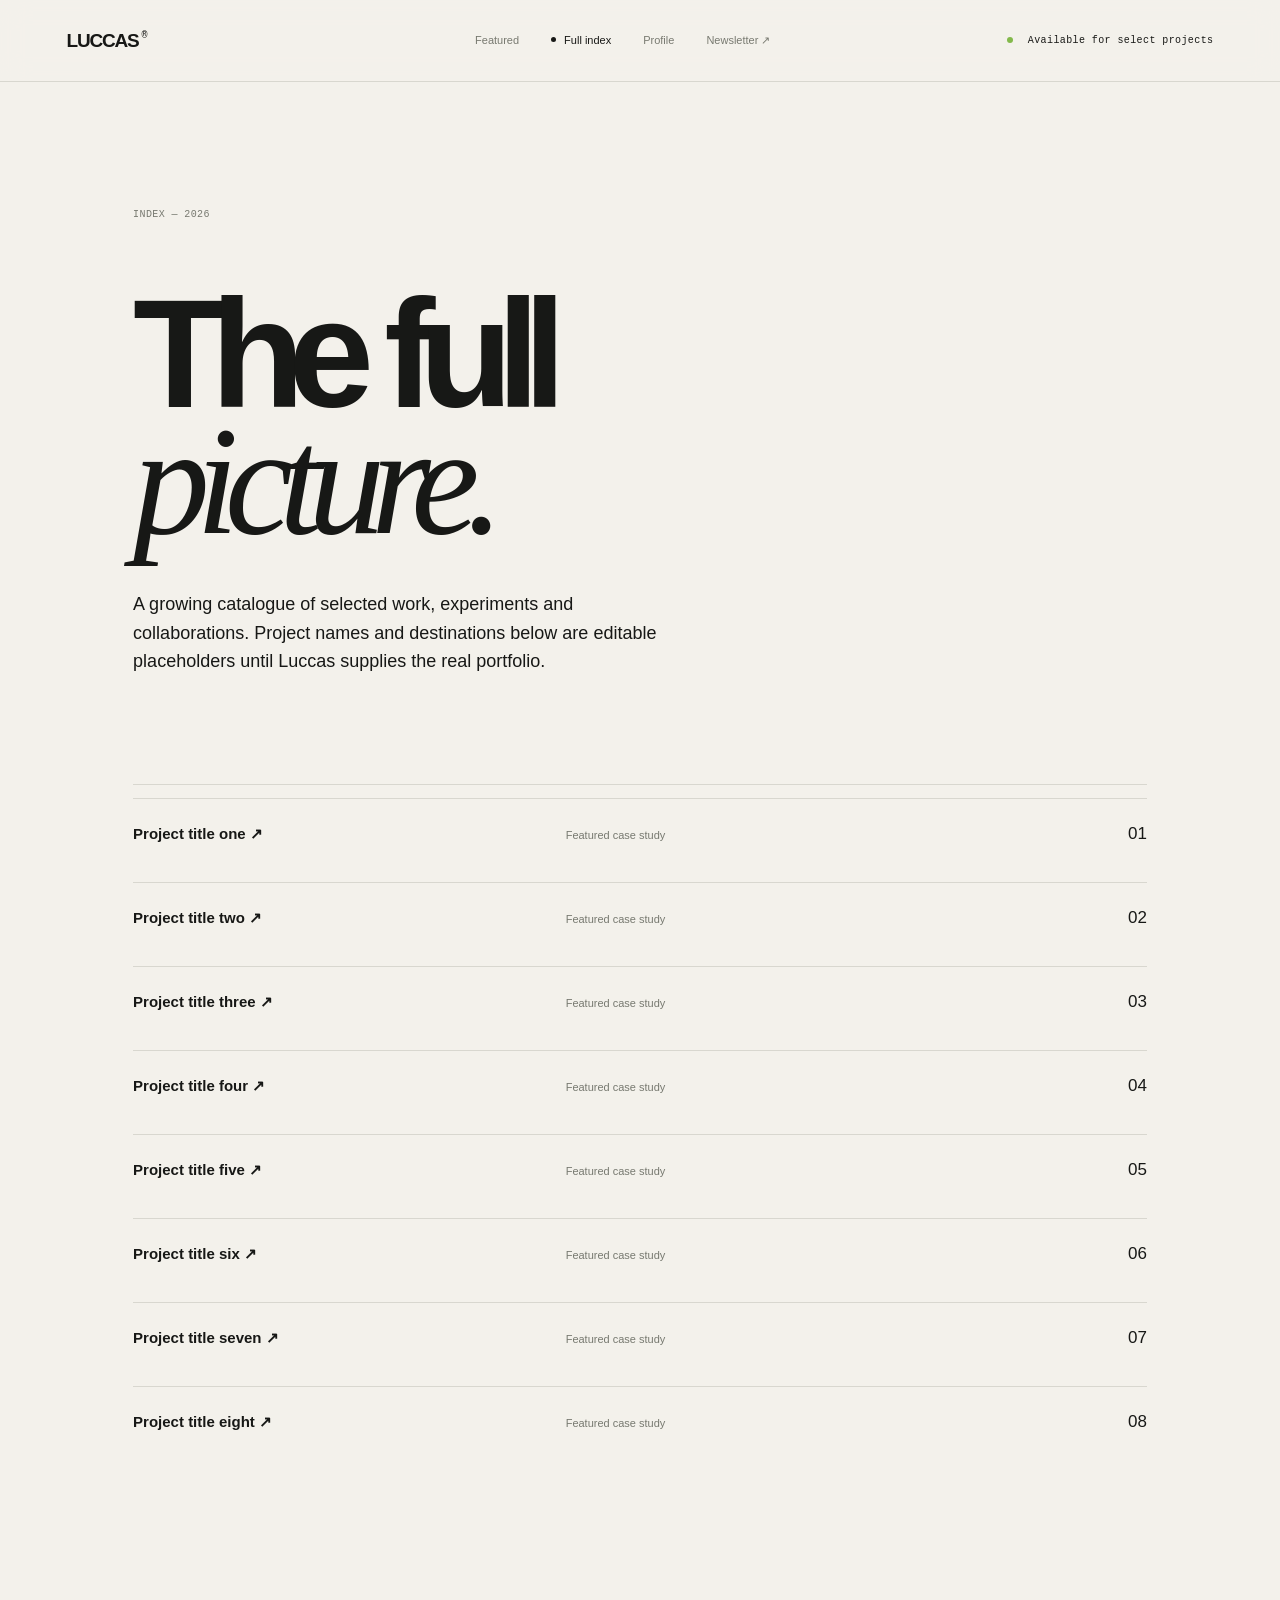
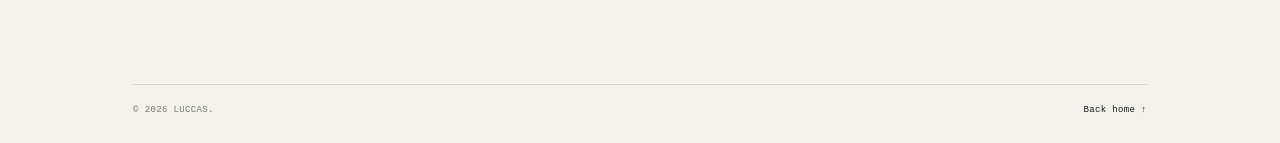
==== full/index.html @ 26dcbd9d "Build editorial portfolio foundation from scratch" ====
<!doctype html><html lang="en"><head><meta charset="utf-8"><meta name="viewport" content="width=device-width,initial-scale=1"><meta name="description" content="A complete index of Luccas' selected and independent projects."><title>Full Index — Luccas</title><link rel="canonical" href="https://fernandomichelmann.github.io/PortifolioLuccas/full/"><link rel="stylesheet" href="../assets/css/style.css"><script src="../assets/js/main.js" defer></script></head><body><header class="site-header"><a class="wordmark" href="../">LUCCAS<span>®</span></a><nav class="main-nav"><a class="nav-link" href="../">Featured</a><a class="nav-link active" href="./">Full index</a><a class="nav-link" href="../#profile">Profile</a><a class="nav-link" href="../newsletter/">Newsletter ↗</a></nav><span class="availability"><i></i> Available for select projects</span><button class="menu-toggle" aria-label="Open menu" aria-expanded="false"><span></span><span></span></button></header><main class="section-wrap" style="padding-top:13vh;padding-bottom:18vh;min-height:75vh"><p class="eyebrow">INDEX — 2026</p><h1 class="hero-title" style="font-size:clamp(70px,12vw,160px);margin:8vh 0 5vh">The full<br><em>picture.</em></h1><p style="max-width:560px;font-size:18px;line-height:1.6">A growing catalogue of selected work, experiments and collaborations. Project names and destinations below are editable placeholders until Luccas supplies the real portfolio.</p><div style="border-top:1px solid var(--line);margin-top:12vh"><div class="project-meta" style="padding:25px 0"><h3><a href="../projects/project-one/">Project title one ↗</a></h3><p>Featured case study</p><span>01</span></div><div class="project-meta" style="padding:25px 0"><h3><a href="../projects/project-two/">Project title two ↗</a></h3><p>Featured case study</p><span>02</span></div><div class="project-meta" style="padding:25px 0"><h3><a href="../projects/project-three/">Project title three ↗</a></h3><p>Featured case study</p><span>03</span></div><div class="project-meta" style="padding:25px 0"><h3><a href="../projects/project-four/">Project title four ↗</a></h3><p>Featured case study</p><span>04</span></div><div class="project-meta" style="padding:25px 0"><h3><a href="../projects/project-five/">Project title five ↗</a></h3><p>Featured case study</p><span>05</span></div><div class="project-meta" style="padding:25px 0"><h3><a href="../projects/project-six/">Project title six ↗</a></h3><p>Featured case study</p><span>06</span></div><div class="project-meta" style="padding:25px 0"><h3><a href="../projects/project-seven/">Project title seven ↗</a></h3><p>Featured case study</p><span>07</span></div><div class="project-meta" style="padding:25px 0"><h3><a href="../projects/project-eight/">Project title eight ↗</a></h3><p>Featured case study</p><span>08</span></div></div></main><footer class="site-footer section-wrap"><div class="footer-bottom"><span>© <span data-year>2026</span> LUCCAS.</span><a href="../">Back home ↑</a></div></footer></body></html>
---- assets/css/style.css ----
:root{--paper:#f3f1eb;--ink:#171816;--muted:#777970;--line:#d8d7cf;--acid:#c7f36b;--mono:"DM Mono",monospace;--sans:"Manrope",Arial,sans-serif}*{box-sizing:border-box}html{scroll-behavior:smooth}body{margin:0;background:var(--paper);color:var(--ink);font-family:var(--sans);-webkit-font-smoothing:antialiased}a{color:inherit;text-decoration:none}button{font:inherit}.site-header{height:82px;padding:0 5.2vw;display:flex;align-items:center;justify-content:space-between;border-bottom:1px solid var(--line);position:sticky;top:0;background:rgba(243,241,235,.92);backdrop-filter:blur(14px);z-index:20}.wordmark{font-weight:800;font-size:19px;letter-spacing:-1.2px}.wordmark span{font:10px var(--mono);vertical-align:top;margin-left:3px}.main-nav{display:flex;gap:32px;margin-left:8%;font-size:11px}.nav-link{color:#777970;transition:color .25s}.nav-link:hover,.nav-link.active{color:var(--ink)}.nav-link.active:before{content:"";display:inline-block;width:5px;height:5px;background:var(--ink);border-radius:50%;margin:0 8px 2px 0}.arrow{margin-left:4px}.availability,.eyebrow,.hero-index,.section-kicker,.project-visual small,.project-visual>span,.footer-bottom,.back-top{font:10px var(--mono);letter-spacing:.04em}.availability i{display:inline-block;width:6px;height:6px;background:#83b94b;border-radius:50%;margin-right:8px}.menu-toggle{display:none;background:none;border:0}.section-wrap{padding-left:10.4vw;padding-right:10.4vw}.hero{min-height:calc(100vh - 82px);padding-top:10vh;padding-bottom:38px;display:flex;flex-direction:column;position:relative}.eyebrow{color:var(--muted)}.eyebrow span{margin-left:12px}.hero-title{font-size:clamp(76px,13.2vw,190px);line-height:.82;letter-spacing:-.105em;font-weight:600;margin:9vh 0 7vh}.hero-title em{font-weight:400;font-family:Georgia,serif;letter-spacing:-.09em}.hero-bottom{display:flex;justify-content:space-between;align-items:flex-end;max-width:900px}.hero-bottom p{font-size:clamp(17px,2vw,24px);line-height:1.45;letter-spacing:-.045em;max-width:470px;margin:0}.round-link{width:54px;height:54px;border:1px solid var(--ink);border-radius:50%;display:grid;place-items:center;font-size:22px;transition:background .3s,color .3s,transform .3s}.round-link:hover{background:var(--ink);color:var(--paper);transform:rotate(45deg)}.hero-index{display:flex;justify-content:space-between;color:var(--muted);margin-top:auto;padding-top:8vh}.intro,.recognition,.work{padding-top:140px;padding-bottom:140px;border-top:1px solid var(--line)}.section-kicker{color:var(--muted)}.intro-copy{display:grid;grid-template-columns:1.3fr .7fr;gap:8vw;margin:65px 0 0 20%}.intro h2,.work h2,.newsletter-strip h2{font-size:clamp(42px,6.5vw,88px);line-height:.98;letter-spacing:-.075em;font-weight:500;margin:0}.intro h2 span{font-family:Georgia,serif;font-style:italic}.intro-details{padding-top:8px;max-width:340px}.intro-details p,.muted{font-size:14px;line-height:1.8;color:var(--muted)}.text-link{display:inline-block;border-bottom:1px solid var(--ink);padding:0 0 8px;font-size:12px;margin-top:20px}.text-link span{margin-left:18px}.recognition-content{margin:60px 0 0 20%;display:grid;grid-template-columns:1fr 1fr;align-items:end;gap:10vw}.large-note{font-size:clamp(48px,7vw,100px);letter-spacing:-.08em;line-height:.92;margin:0}.large-note span{color:#a3a49b}.recognition-content .muted{max-width:310px}.work-heading{display:flex;justify-content:space-between;align-items:end;margin:60px 0 45px 20%}.work h2{font-size:clamp(40px,5.5vw,72px)}.work h2 span{font:12px var(--mono);letter-spacing:0;vertical-align:top;color:var(--muted)}.work-heading .text-link{margin:0}.project-grid{display:grid;grid-template-columns:1fr 1fr;gap:65px 22px}.project-card:nth-child(even){margin-top:100px}.project-visual{height:clamp(230px,37vw,510px);position:relative;overflow:hidden;display:flex;align-items:center;justify-content:center;transition:transform .5s}.project-card a:hover .project-visual{transform:scale(.985)}.project-visual>span{position:absolute;top:22px;left:24px}.project-visual b{font-size:clamp(35px,6vw,80px);line-height:.85;letter-spacing:-.1em;text-align:center}.project-visual small{position:absolute;bottom:22px;right:24px}.visual-one{background:#d8d3c7}.visual-two{background:#d7dfd1}.visual-three{background:#d4d0e3}.visual-four{background:#e5d3c8}.visual-five{background:#d4dedf}.visual-six{background:#e5dfbf}.visual-seven{background:#d9d5d0}.visual-eight{background:#cbd5c3}.project-meta{display:grid;grid-template-columns:1fr 1.3fr auto;align-items:baseline;padding-top:15px;border-top:1px solid var(--line);margin-top:13px}.project-meta h3{font-size:15px;font-weight:600;margin:0}.project-meta p{font-size:11px;color:var(--muted);margin:0}.project-meta>span{font-size:17px}.work-footer{display:flex;justify-content:space-between;align-items:center;border-top:1px solid var(--line);margin-top:70px;padding-top:20px;font:10px var(--mono);color:var(--muted)}.work-footer .text-link{color:var(--ink);margin:0}.newsletter-strip{background:var(--acid);padding-top:85px;padding-bottom:85px;display:grid;grid-template-columns:1fr auto;align-items:end;gap:30px}.newsletter-strip .section-kicker{color:#48523a;margin-bottom:42px}.newsletter-strip h2{font-size:clamp(55px,8vw,105px)}.newsletter-strip>p{grid-column:1;margin:0;font-size:13px}.round-link.dark{background:var(--ink);color:var(--paper);border-color:var(--ink)}.round-link.dark:hover{background:transparent;color:var(--ink)}.site-footer{padding-top:65px;padding-bottom:28px}.footer-top{display:flex;justify-content:space-between;align-items:start;padding-bottom:65px}.footer-top p{font-size:14px;line-height:1.6;margin:0;color:var(--muted)}.back-top{color:var(--muted)}.footer-bottom{border-top:1px solid var(--line);padding-top:20px;display:flex;justify-content:space-between;color:var(--muted);font-size:9px}.footer-bottom div{display:flex;gap:22px}.footer-bottom a{color:var(--ink)}.reveal{animation:rise .9s both}.hero-title{animation-delay:.1s}.hero-bottom{animation-delay:.2s}@keyframes rise{from{opacity:0;transform:translateY(22px)}to{opacity:1;transform:translateY(0)}}@media(max-width:760px){.site-header{height:68px;padding:0 6vw}.availability{display:none}.menu-toggle{display:flex;flex-direction:column;gap:5px;padding:10px}.menu-toggle span{width:22px;height:1px;background:var(--ink)}.main-nav{display:none;position:absolute;top:68px;left:0;right:0;margin:0;padding:25px 6vw 30px;background:var(--paper);border-bottom:1px solid var(--line);flex-direction:column;gap:22px}.main-nav.open{display:flex}.section-wrap{padding-left:6vw;padding-right:6vw}.hero{min-height:calc(88vh - 68px);padding-top:9vh}.hero-title{font-size:clamp(72px,18vw,130px);margin:13vh 0 10vh}.hero-bottom p{font-size:17px;max-width:75%}.round-link{width:46px;height:46px}.hero-index{padding-top:10vh}.intro,.recognition,.work{padding-top:85px;padding-bottom:85px}.intro-copy,.recognition-content,.work-heading{margin-left:0;grid-template-columns:1fr;gap:28px}.intro-copy{margin-top:45px}.intro h2{font-size:clamp(48px,12vw,76px)}.recognition-content{margin-top:45px}.work-heading{display:flex;align-items:start;flex-direction:column;margin-top:45px}.work-heading .text-link{margin-top:0}.project-grid{grid-template-columns:1fr;gap:42px}.project-card:nth-child(even){margin-top:0}.project-visual{height:75vw;max-height:420px}.project-meta{grid-template-columns:1fr auto;gap:6px}.project-meta p{grid-column:1}.project-meta>span{grid-column:2;grid-row:1/3}.newsletter-strip{padding-top:65px;padding-bottom:65px}.newsletter-strip h2{font-size:clamp(58px,13vw,90px)}.footer-top{padding-bottom:45px}.footer-top p{font-size:12px}.footer-bottom{flex-wrap:wrap;gap:18px}.footer-bottom>span:last-child{display:none}.footer-bottom div{order:3;width:100%}}@media(prefers-reduced-motion:reduce){*,*::before,*::after{scroll-behavior:auto!important;animation-duration:.01ms!important;animation-iteration-count:1!important;transition-duration:.01ms!important}}
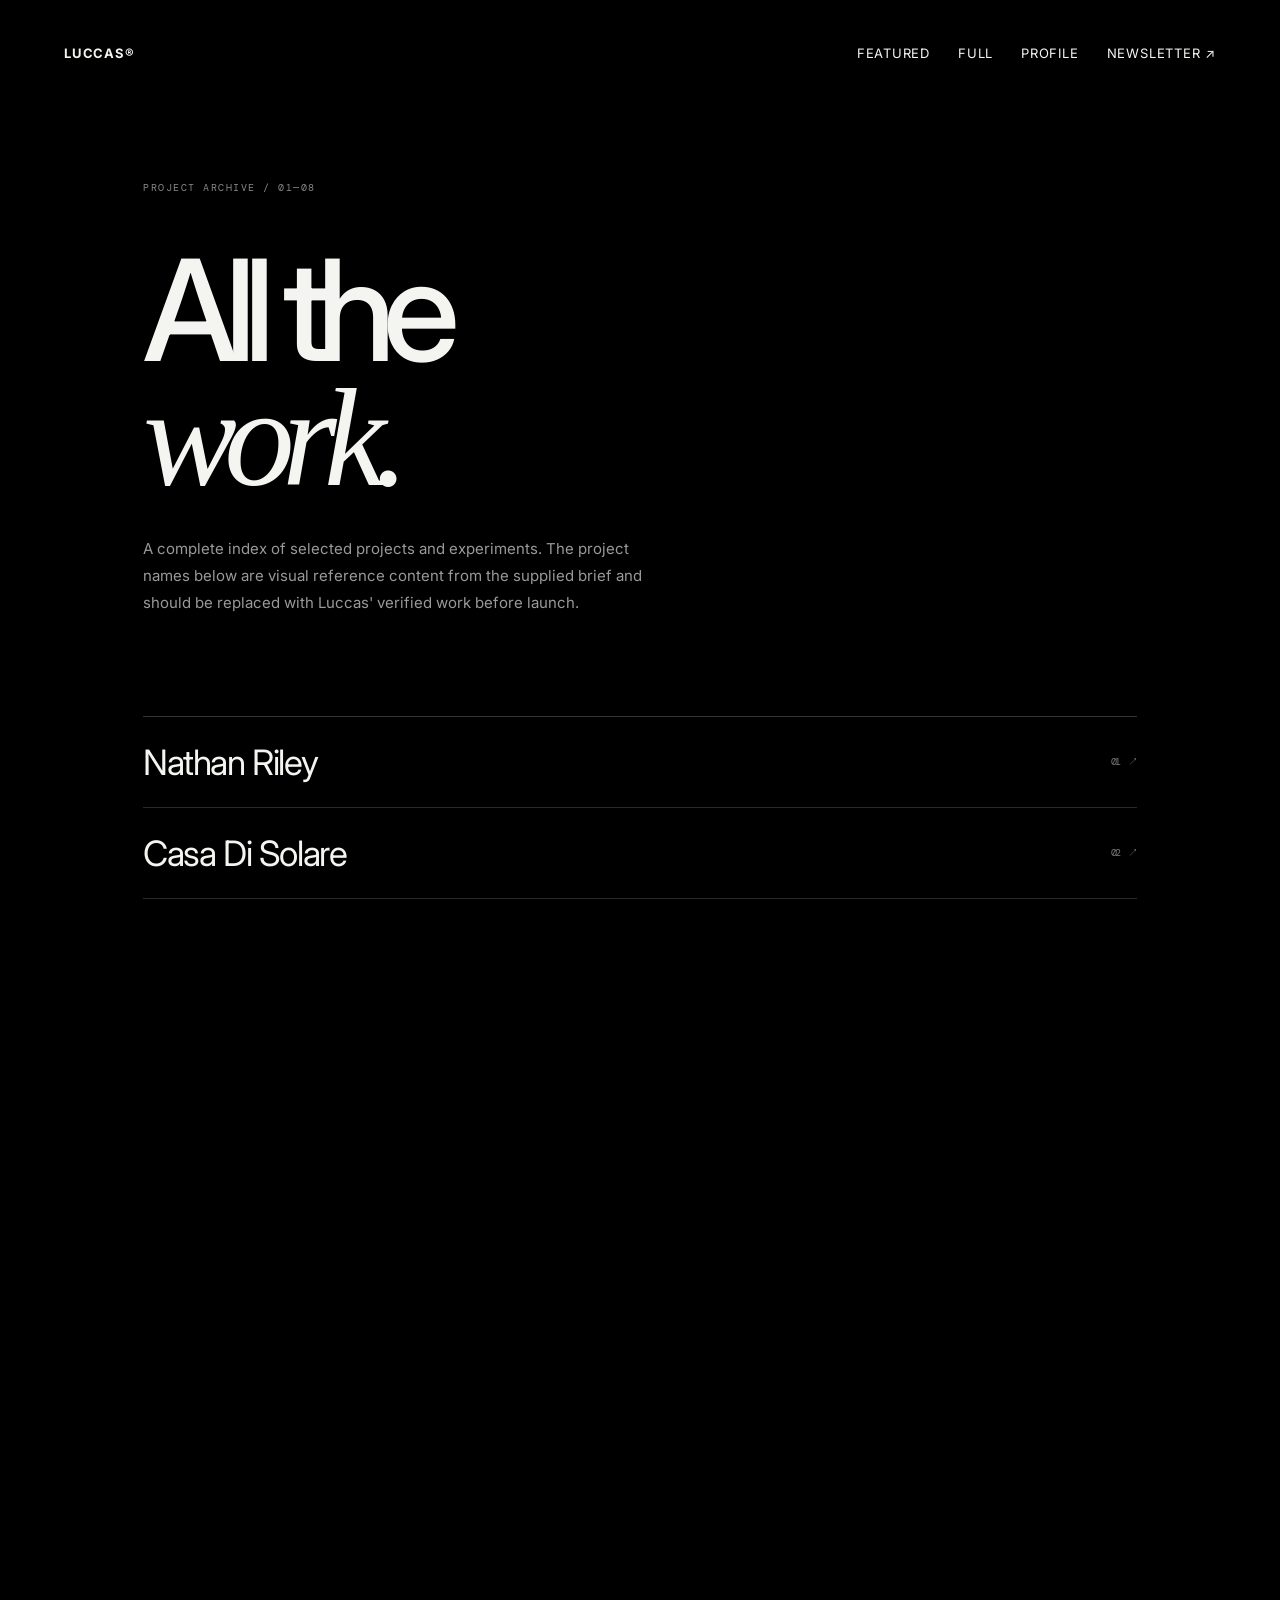
==== commit 406fb84c: "Redesign secondary pages for immersive portfolio direction" ====
--- a/full/index.html
+++ b/full/index.html
@@ -1 +1 @@
-<!doctype html><html lang="en"><head><meta charset="utf-8"><meta name="viewport" content="width=device-width,initial-scale=1"><meta name="description" content="A complete index of Luccas' selected and independent projects."><title>Full Index — Luccas</title><link rel="canonical" href="https://fernandomichelmann.github.io/PortifolioLuccas/full/"><link rel="stylesheet" href="../assets/css/style.css"><script src="../assets/js/main.js" defer></script></head><body><header class="site-header"><a class="wordmark" href="../">LUCCAS<span>®</span></a><nav class="main-nav"><a class="nav-link" href="../">Featured</a><a class="nav-link active" href="./">Full index</a><a class="nav-link" href="../#profile">Profile</a><a class="nav-link" href="../newsletter/">Newsletter ↗</a></nav><span class="availability"><i></i> Available for select projects</span><button class="menu-toggle" aria-label="Open menu" aria-expanded="false"><span></span><span></span></button></header><main class="section-wrap" style="padding-top:13vh;padding-bottom:18vh;min-height:75vh"><p class="eyebrow">INDEX — 2026</p><h1 class="hero-title" style="font-size:clamp(70px,12vw,160px);margin:8vh 0 5vh">The full<br><em>picture.</em></h1><p style="max-width:560px;font-size:18px;line-height:1.6">A growing catalogue of selected work, experiments and collaborations. Project names and destinations below are editable placeholders until Luccas supplies the real portfolio.</p><div style="border-top:1px solid var(--line);margin-top:12vh"><div class="project-meta" style="padding:25px 0"><h3><a href="../projects/project-one/">Project title one ↗</a></h3><p>Featured case study</p><span>01</span></div><div class="project-meta" style="padding:25px 0"><h3><a href="../projects/project-two/">Project title two ↗</a></h3><p>Featured case study</p><span>02</span></div><div class="project-meta" style="padding:25px 0"><h3><a href="../projects/project-three/">Project title three ↗</a></h3><p>Featured case study</p><span>03</span></div><div class="project-meta" style="padding:25px 0"><h3><a href="../projects/project-four/">Project title four ↗</a></h3><p>Featured case study</p><span>04</span></div><div class="project-meta" style="padding:25px 0"><h3><a href="../projects/project-five/">Project title five ↗</a></h3><p>Featured case study</p><span>05</span></div><div class="project-meta" style="padding:25px 0"><h3><a href="../projects/project-six/">Project title six ↗</a></h3><p>Featured case study</p><span>06</span></div><div class="project-meta" style="padding:25px 0"><h3><a href="../projects/project-seven/">Project title seven ↗</a></h3><p>Featured case study</p><span>07</span></div><div class="project-meta" style="padding:25px 0"><h3><a href="../projects/project-eight/">Project title eight ↗</a></h3><p>Featured case study</p><span>08</span></div></div></main><footer class="site-footer section-wrap"><div class="footer-bottom"><span>© <span data-year>2026</span> LUCCAS.</span><a href="../">Back home ↑</a></div></footer></body></html>+<!doctype html><html lang="en"><head><meta charset="utf-8"><meta name="viewport" content="width=device-width,initial-scale=1"><meta name="theme-color" content="#000"><title>Full Index — Luccas</title><meta name="description" content="A complete index of selected work by Luccas."><link rel="stylesheet" href="../assets/css/style.css"><link rel="preconnect" href="https://fonts.googleapis.com"><link href="https://fonts.googleapis.com/css2?family=DM+Mono:wght@400;500&family=Inter:wght@400;500;600;700&display=swap" rel="stylesheet"></head><body style="overflow:auto;min-height:100%;background:#000;color:#f4f4f1"><header style="position:fixed;z-index:5;top:0;left:0;right:0;padding:5vh 5vw;display:flex;justify-content:space-between;font:13px Inter,sans-serif;letter-spacing:.06em;background:linear-gradient(#000,transparent)"><a href="../" style="font-weight:700">LUCCAS®</a><nav style="display:flex;gap:28px"><a href="../">FEATURED</a><a href="../full/">FULL</a><a href="../profile/">PROFILE</a><a href="../newsletter/">NEWSLETTER ↗</a></nav></header><main style="padding:19vh 10vw 15vh;max-width:1250px;margin:auto"><p style="font:10px 'DM Mono',monospace;color:#888;letter-spacing:.15em">PROJECT ARCHIVE / 01—08</p><h1 style="font:500 clamp(60px,11vw,145px)/.88 Inter,sans-serif;letter-spacing:-.09em;margin:55px 0 35px">All the<br><i style="font-family:Georgia,serif;font-weight:400">work.</i></h1><p style="max-width:500px;color:#999;font:15px/1.8 Inter,sans-serif">A complete index of selected projects and experiments. The project names below are visual reference content from the supplied brief and should be replaced with Luccas' verified work before launch.</p><div style="margin-top:100px;border-top:1px solid #333"><a href="../projects/project-one/" style="display:flex;justify-content:space-between;align-items:center;padding:24px 0;border-bottom:1px solid #292929;font:clamp(19px,3vw,35px) Inter,sans-serif;letter-spacing:-.04em"><span>Nathan Riley</span><small style="font:10px 'DM Mono',monospace;color:#777">01　↗</small></a><a href="../projects/project-two/" style="display:flex;justify-content:space-between;align-items:center;padding:24px 0;border-bottom:1px solid #292929;font:clamp(19px,3vw,35px) Inter,sans-serif;letter-spacing:-.04em"><span>Casa Di Solare</span><small style="font:10px 'DM Mono',monospace;color:#777">02　↗</small></a><a href="../projects/project-three/" style="display:flex;justify-content:space-between;align-items:center;padding:24px 0;border-bottom:1px solid #292929;font:clamp(19px,3vw,35px) Inter,sans-serif;letter-spacing:-.04em"><span>The Lookback</span><small style="font:10px 'DM Mono',monospace;color:#777">03　↗</small></a><a href="../projects/project-four/" style="display:flex;justify-content:space-between;align-items:center;padding:24px 0;border-bottom:1px solid #292929;font:clamp(19px,3vw,35px) Inter,sans-serif;letter-spacing:-.04em"><span>Book of Happiness</span><small style="font:10px 'DM Mono',monospace;color:#777">04　↗</small></a><a href="../projects/project-five/" style="display:flex;justify-content:space-between;align-items:center;padding:24px 0;border-bottom:1px solid #292929;font:clamp(19px,3vw,35px) Inter,sans-serif;letter-spacing:-.04em"><span>Dogelon Mars</span><small style="font:10px 'DM Mono',monospace;color:#777">05　↗</small></a><a href="../projects/project-six/" style="display:flex;justify-content:space-between;align-items:center;padding:24px 0;border-bottom:1px solid #292929;font:clamp(19px,3vw,35px) Inter,sans-serif;letter-spacing:-.04em"><span>Gil Huybrecht</span><small style="font:10px 'DM Mono',monospace;color:#777">06　↗</small></a><a href="../projects/project-seven/" style="display:flex;justify-content:space-between;align-items:center;padding:24px 0;border-bottom:1px solid #292929;font:clamp(19px,3vw,35px) Inter,sans-serif;letter-spacing:-.04em"><span>Discoveryland</span><small style="font:10px 'DM Mono',monospace;color:#777">07　↗</small></a><a href="../projects/project-eight/" style="display:flex;justify-content:space-between;align-items:center;padding:24px 0;border-bottom:1px solid #292929;font:clamp(19px,3vw,35px) Inter,sans-serif;letter-spacing:-.04em"><span>Griflan</span><small style="font:10px 'DM Mono',monospace;color:#777">08　↗</small></a></div></main><footer style="position:relative;padding:30px 5vw;border-top:1px solid #252525;display:flex;justify-content:space-between;font:10px 'DM Mono',monospace;color:#777"><span>© 2026 LUCCAS</span><a href="../">BACK TO THE GALLERY ↑</a></footer></body></html>
--- a/assets/css/style.css
+++ b/assets/css/style.css
@@ -1 +1 @@
-:root{--paper:#f3f1eb;--ink:#171816;--muted:#777970;--line:#d8d7cf;--acid:#c7f36b;--mono:"DM Mono",monospace;--sans:"Manrope",Arial,sans-serif}*{box-sizing:border-box}html{scroll-behavior:smooth}body{margin:0;background:var(--paper);color:var(--ink);font-family:var(--sans);-webkit-font-smoothing:antialiased}a{color:inherit;text-decoration:none}button{font:inherit}.site-header{height:82px;padding:0 5.2vw;display:flex;align-items:center;justify-content:space-between;border-bottom:1px solid var(--line);position:sticky;top:0;background:rgba(243,241,235,.92);backdrop-filter:blur(14px);z-index:20}.wordmark{font-weight:800;font-size:19px;letter-spacing:-1.2px}.wordmark span{font:10px var(--mono);vertical-align:top;margin-left:3px}.main-nav{display:flex;gap:32px;margin-left:8%;font-size:11px}.nav-link{color:#777970;transition:color .25s}.nav-link:hover,.nav-link.active{color:var(--ink)}.nav-link.active:before{content:"";display:inline-block;width:5px;height:5px;background:var(--ink);border-radius:50%;margin:0 8px 2px 0}.arrow{margin-left:4px}.availability,.eyebrow,.hero-index,.section-kicker,.project-visual small,.project-visual>span,.footer-bottom,.back-top{font:10px var(--mono);letter-spacing:.04em}.availability i{display:inline-block;width:6px;height:6px;background:#83b94b;border-radius:50%;margin-right:8px}.menu-toggle{display:none;background:none;border:0}.section-wrap{padding-left:10.4vw;padding-right:10.4vw}.hero{min-height:calc(100vh - 82px);padding-top:10vh;padding-bottom:38px;display:flex;flex-direction:column;position:relative}.eyebrow{color:var(--muted)}.eyebrow span{margin-left:12px}.hero-title{font-size:clamp(76px,13.2vw,190px);line-height:.82;letter-spacing:-.105em;font-weight:600;margin:9vh 0 7vh}.hero-title em{font-weight:400;font-family:Georgia,serif;letter-spacing:-.09em}.hero-bottom{display:flex;justify-content:space-between;align-items:flex-end;max-width:900px}.hero-bottom p{font-size:clamp(17px,2vw,24px);line-height:1.45;letter-spacing:-.045em;max-width:470px;margin:0}.round-link{width:54px;height:54px;border:1px solid var(--ink);border-radius:50%;display:grid;place-items:center;font-size:22px;transition:background .3s,color .3s,transform .3s}.round-link:hover{background:var(--ink);color:var(--paper);transform:rotate(45deg)}.hero-index{display:flex;justify-content:space-between;color:var(--muted);margin-top:auto;padding-top:8vh}.intro,.recognition,.work{padding-top:140px;padding-bottom:140px;border-top:1px solid var(--line)}.section-kicker{color:var(--muted)}.intro-copy{display:grid;grid-template-columns:1.3fr .7fr;gap:8vw;margin:65px 0 0 20%}.intro h2,.work h2,.newsletter-strip h2{font-size:clamp(42px,6.5vw,88px);line-height:.98;letter-spacing:-.075em;font-weight:500;margin:0}.intro h2 span{font-family:Georgia,serif;font-style:italic}.intro-details{padding-top:8px;max-width:340px}.intro-details p,.muted{font-size:14px;line-height:1.8;color:var(--muted)}.text-link{display:inline-block;border-bottom:1px solid var(--ink);padding:0 0 8px;font-size:12px;margin-top:20px}.text-link span{margin-left:18px}.recognition-content{margin:60px 0 0 20%;display:grid;grid-template-columns:1fr 1fr;align-items:end;gap:10vw}.large-note{font-size:clamp(48px,7vw,100px);letter-spacing:-.08em;line-height:.92;margin:0}.large-note span{color:#a3a49b}.recognition-content .muted{max-width:310px}.work-heading{display:flex;justify-content:space-between;align-items:end;margin:60px 0 45px 20%}.work h2{font-size:clamp(40px,5.5vw,72px)}.work h2 span{font:12px var(--mono);letter-spacing:0;vertical-align:top;color:var(--muted)}.work-heading .text-link{margin:0}.project-grid{display:grid;grid-template-columns:1fr 1fr;gap:65px 22px}.project-card:nth-child(even){margin-top:100px}.project-visual{height:clamp(230px,37vw,510px);position:relative;overflow:hidden;display:flex;align-items:center;justify-content:center;transition:transform .5s}.project-card a:hover .project-visual{transform:scale(.985)}.project-visual>span{position:absolute;top:22px;left:24px}.project-visual b{font-size:clamp(35px,6vw,80px);line-height:.85;letter-spacing:-.1em;text-align:center}.project-visual small{position:absolute;bottom:22px;right:24px}.visual-one{background:#d8d3c7}.visual-two{background:#d7dfd1}.visual-three{background:#d4d0e3}.visual-four{background:#e5d3c8}.visual-five{background:#d4dedf}.visual-six{background:#e5dfbf}.visual-seven{background:#d9d5d0}.visual-eight{background:#cbd5c3}.project-meta{display:grid;grid-template-columns:1fr 1.3fr auto;align-items:baseline;padding-top:15px;border-top:1px solid var(--line);margin-top:13px}.project-meta h3{font-size:15px;font-weight:600;margin:0}.project-meta p{font-size:11px;color:var(--muted);margin:0}.project-meta>span{font-size:17px}.work-footer{display:flex;justify-content:space-between;align-items:center;border-top:1px solid var(--line);margin-top:70px;padding-top:20px;font:10px var(--mono);color:var(--muted)}.work-footer .text-link{color:var(--ink);margin:0}.newsletter-strip{background:var(--acid);padding-top:85px;padding-bottom:85px;display:grid;grid-template-columns:1fr auto;align-items:end;gap:30px}.newsletter-strip .section-kicker{color:#48523a;margin-bottom:42px}.newsletter-strip h2{font-size:clamp(55px,8vw,105px)}.newsletter-strip>p{grid-column:1;margin:0;font-size:13px}.round-link.dark{background:var(--ink);color:var(--paper);border-color:var(--ink)}.round-link.dark:hover{background:transparent;color:var(--ink)}.site-footer{padding-top:65px;padding-bottom:28px}.footer-top{display:flex;justify-content:space-between;align-items:start;padding-bottom:65px}.footer-top p{font-size:14px;line-height:1.6;margin:0;color:var(--muted)}.back-top{color:var(--muted)}.footer-bottom{border-top:1px solid var(--line);padding-top:20px;display:flex;justify-content:space-between;color:var(--muted);font-size:9px}.footer-bottom div{display:flex;gap:22px}.footer-bottom a{color:var(--ink)}.reveal{animation:rise .9s both}.hero-title{animation-delay:.1s}.hero-bottom{animation-delay:.2s}@keyframes rise{from{opacity:0;transform:translateY(22px)}to{opacity:1;transform:translateY(0)}}@media(max-width:760px){.site-header{height:68px;padding:0 6vw}.availability{display:none}.menu-toggle{display:flex;flex-direction:column;gap:5px;padding:10px}.menu-toggle span{width:22px;height:1px;background:var(--ink)}.main-nav{display:none;position:absolute;top:68px;left:0;right:0;margin:0;padding:25px 6vw 30px;background:var(--paper);border-bottom:1px solid var(--line);flex-direction:column;gap:22px}.main-nav.open{display:flex}.section-wrap{padding-left:6vw;padding-right:6vw}.hero{min-height:calc(88vh - 68px);padding-top:9vh}.hero-title{font-size:clamp(72px,18vw,130px);margin:13vh 0 10vh}.hero-bottom p{font-size:17px;max-width:75%}.round-link{width:46px;height:46px}.hero-index{padding-top:10vh}.intro,.recognition,.work{padding-top:85px;padding-bottom:85px}.intro-copy,.recognition-content,.work-heading{margin-left:0;grid-template-columns:1fr;gap:28px}.intro-copy{margin-top:45px}.intro h2{font-size:clamp(48px,12vw,76px)}.recognition-content{margin-top:45px}.work-heading{display:flex;align-items:start;flex-direction:column;margin-top:45px}.work-heading .text-link{margin-top:0}.project-grid{grid-template-columns:1fr;gap:42px}.project-card:nth-child(even){margin-top:0}.project-visual{height:75vw;max-height:420px}.project-meta{grid-template-columns:1fr auto;gap:6px}.project-meta p{grid-column:1}.project-meta>span{grid-column:2;grid-row:1/3}.newsletter-strip{padding-top:65px;padding-bottom:65px}.newsletter-strip h2{font-size:clamp(58px,13vw,90px)}.footer-top{padding-bottom:45px}.footer-top p{font-size:12px}.footer-bottom{flex-wrap:wrap;gap:18px}.footer-bottom>span:last-child{display:none}.footer-bottom div{order:3;width:100%}}@media(prefers-reduced-motion:reduce){*,*::before,*::after{scroll-behavior:auto!important;animation-duration:.01ms!important;animation-iteration-count:1!important;transition-duration:.01ms!important}}+:root{color-scheme:dark;--white:#f4f4f1;--dim:#777;--mono:"DM Mono",monospace;--sans:Inter,Arial,sans-serif}*{box-sizing:border-box}html,body{margin:0;width:100%;height:100%;overflow:hidden;background:#000;color:var(--white);font-family:var(--sans)}a{color:inherit;text-decoration:none}#stage{position:fixed;inset:0;background:#000;overflow:hidden}#world{position:absolute;inset:0;width:100%;height:100%;display:block;touch-action:none}.vignette{position:absolute;inset:0;pointer-events:none;background:linear-gradient(180deg,#000 0%,transparent 27%,transparent 70%,#000 100%),linear-gradient(90deg,#000 0%,transparent 18%,transparent 82%,#000 100%);z-index:2}.top-progress{position:absolute;top:0;left:0;width:100%;height:5px;display:grid;grid-template-columns:repeat(4,1fr);gap:3px;z-index:5}.top-progress span{background:rgba(255,255,255,.16);transform-origin:left;transition:background .35s}.top-progress span.active{background:rgba(255,255,255,.8)}.hud{position:absolute;left:5.1vw;right:5.1vw;display:flex;align-items:center;justify-content:space-between;z-index:8;pointer-events:none}.hud a,.hud nav{pointer-events:auto}.hud-top{top:5.2vh}.hud-bottom{bottom:5.2vh}.brand,.hud-link,.view-switch,.counter{font-size:13px;letter-spacing:.055em;font-weight:500}.brand{font-size:16px;letter-spacing:-.04em;font-weight:700}.brand span{font:9px var(--mono);vertical-align:top;margin-left:3px}.hud-link b{font-size:11px;font-weight:400;margin-left:5px;opacity:.65}.hud-link,.view-switch a{transition:opacity .25s}.hud-link:hover,.view-switch a:not(.selected):hover{opacity:1}.view-switch{display:flex;gap:12px;align-items:center}.view-switch a{color:#777}.view-switch a.selected{color:#fff}.view-switch span{color:#555}.bottom-right{display:flex;align-items:center;gap:34px}.counter{font:11px var(--mono);color:#777;display:flex;gap:7px}.counter b{font-weight:400;color:#fff}.counter i{font-style:normal;color:#444}.scene-hint{position:absolute;bottom:5.5vh;left:50%;transform:translateX(-50%);font:9px var(--mono);letter-spacing:.13em;color:rgba(255,255,255,.35);z-index:4;pointer-events:none;transition:opacity .4s}.scene-hint span{margin-left:8px}.loading{position:absolute;inset:0;background:#000;display:flex;align-items:center;justify-content:center;gap:14px;z-index:20;font:12px var(--mono);letter-spacing:.1em;transition:opacity .7s,visibility .7s}.loading i{width:5px;height:5px;border-radius:50%;background:white;animation:pulse .8s infinite alternate}.loading.done{opacity:0;visibility:hidden}@keyframes pulse{to{opacity:.2;transform:scale(.5)}}.no-webgl{display:none;position:absolute;inset:0;z-index:10;align-items:center;justify-content:center;flex-direction:column;gap:20px;background:#000}.no-webgl p{font-size:34px}.no-webgl a{font:12px var(--mono);border-bottom:1px solid #777;padding-bottom:8px}@media(max-width:700px){.hud{left:6vw;right:6vw}.hud-top{top:4vh}.hud-bottom{bottom:4vh}.brand{font-size:14px}.hud-link,.view-switch,.counter{font-size:10px}.bottom-right{gap:16px}.scene-hint{bottom:12vh;font-size:8px}.vignette{background:linear-gradient(180deg,#000 0%,transparent 22%,transparent 76%,#000 100%)}}@media(prefers-reduced-motion:reduce){.loading i{animation:none}}
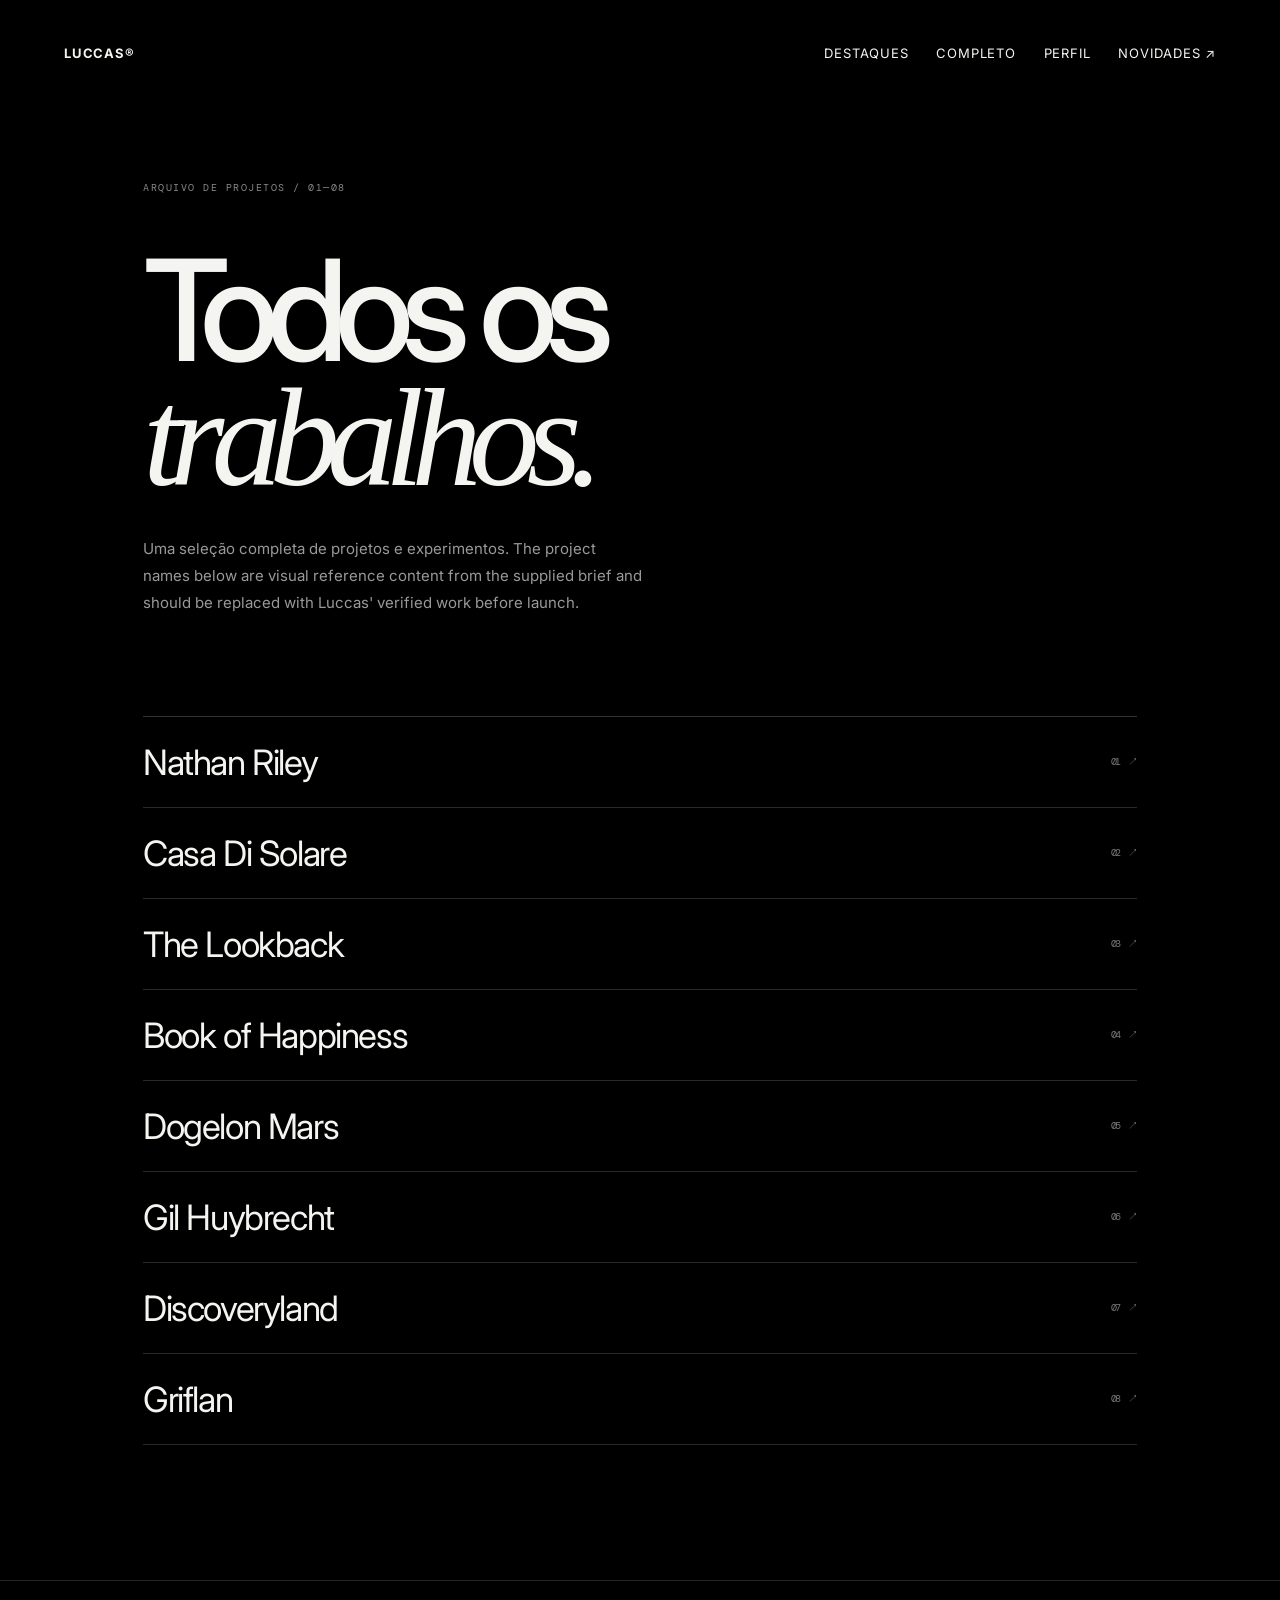
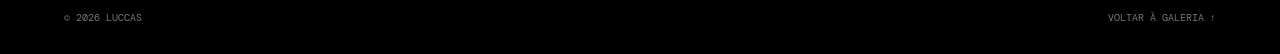
==== commit 39f0eabf: "Traduz site integralmente para português" ====
--- a/full/index.html
+++ b/full/index.html
@@ -1 +1 @@
-<!doctype html><html lang="en"><head><meta charset="utf-8"><meta name="viewport" content="width=device-width,initial-scale=1"><meta name="theme-color" content="#000"><title>Full Index — Luccas</title><meta name="description" content="A complete index of selected work by Luccas."><link rel="stylesheet" href="../assets/css/style.css"><link rel="preconnect" href="https://fonts.googleapis.com"><link href="https://fonts.googleapis.com/css2?family=DM+Mono:wght@400;500&family=Inter:wght@400;500;600;700&display=swap" rel="stylesheet"></head><body style="overflow:auto;min-height:100%;background:#000;color:#f4f4f1"><header style="position:fixed;z-index:5;top:0;left:0;right:0;padding:5vh 5vw;display:flex;justify-content:space-between;font:13px Inter,sans-serif;letter-spacing:.06em;background:linear-gradient(#000,transparent)"><a href="../" style="font-weight:700">LUCCAS®</a><nav style="display:flex;gap:28px"><a href="../">FEATURED</a><a href="../full/">FULL</a><a href="../profile/">PROFILE</a><a href="../newsletter/">NEWSLETTER ↗</a></nav></header><main style="padding:19vh 10vw 15vh;max-width:1250px;margin:auto"><p style="font:10px 'DM Mono',monospace;color:#888;letter-spacing:.15em">PROJECT ARCHIVE / 01—08</p><h1 style="font:500 clamp(60px,11vw,145px)/.88 Inter,sans-serif;letter-spacing:-.09em;margin:55px 0 35px">All the<br><i style="font-family:Georgia,serif;font-weight:400">work.</i></h1><p style="max-width:500px;color:#999;font:15px/1.8 Inter,sans-serif">A complete index of selected projects and experiments. The project names below are visual reference content from the supplied brief and should be replaced with Luccas' verified work before launch.</p><div style="margin-top:100px;border-top:1px solid #333"><a href="../projects/project-one/" style="display:flex;justify-content:space-between;align-items:center;padding:24px 0;border-bottom:1px solid #292929;font:clamp(19px,3vw,35px) Inter,sans-serif;letter-spacing:-.04em"><span>Nathan Riley</span><small style="font:10px 'DM Mono',monospace;color:#777">01　↗</small></a><a href="../projects/project-two/" style="display:flex;justify-content:space-between;align-items:center;padding:24px 0;border-bottom:1px solid #292929;font:clamp(19px,3vw,35px) Inter,sans-serif;letter-spacing:-.04em"><span>Casa Di Solare</span><small style="font:10px 'DM Mono',monospace;color:#777">02　↗</small></a><a href="../projects/project-three/" style="display:flex;justify-content:space-between;align-items:center;padding:24px 0;border-bottom:1px solid #292929;font:clamp(19px,3vw,35px) Inter,sans-serif;letter-spacing:-.04em"><span>The Lookback</span><small style="font:10px 'DM Mono',monospace;color:#777">03　↗</small></a><a href="../projects/project-four/" style="display:flex;justify-content:space-between;align-items:center;padding:24px 0;border-bottom:1px solid #292929;font:clamp(19px,3vw,35px) Inter,sans-serif;letter-spacing:-.04em"><span>Book of Happiness</span><small style="font:10px 'DM Mono',monospace;color:#777">04　↗</small></a><a href="../projects/project-five/" style="display:flex;justify-content:space-between;align-items:center;padding:24px 0;border-bottom:1px solid #292929;font:clamp(19px,3vw,35px) Inter,sans-serif;letter-spacing:-.04em"><span>Dogelon Mars</span><small style="font:10px 'DM Mono',monospace;color:#777">05　↗</small></a><a href="../projects/project-six/" style="display:flex;justify-content:space-between;align-items:center;padding:24px 0;border-bottom:1px solid #292929;font:clamp(19px,3vw,35px) Inter,sans-serif;letter-spacing:-.04em"><span>Gil Huybrecht</span><small style="font:10px 'DM Mono',monospace;color:#777">06　↗</small></a><a href="../projects/project-seven/" style="display:flex;justify-content:space-between;align-items:center;padding:24px 0;border-bottom:1px solid #292929;font:clamp(19px,3vw,35px) Inter,sans-serif;letter-spacing:-.04em"><span>Discoveryland</span><small style="font:10px 'DM Mono',monospace;color:#777">07　↗</small></a><a href="../projects/project-eight/" style="display:flex;justify-content:space-between;align-items:center;padding:24px 0;border-bottom:1px solid #292929;font:clamp(19px,3vw,35px) Inter,sans-serif;letter-spacing:-.04em"><span>Griflan</span><small style="font:10px 'DM Mono',monospace;color:#777">08　↗</small></a></div></main><footer style="position:relative;padding:30px 5vw;border-top:1px solid #252525;display:flex;justify-content:space-between;font:10px 'DM Mono',monospace;color:#777"><span>© 2026 LUCCAS</span><a href="../">BACK TO THE GALLERY ↑</a></footer></body></html>+<!doctype html><html lang="pt-BR"><head><meta charset="utf-8"><meta name="viewport" content="width=device-width,initial-scale=1"><meta name="theme-color" content="#000"><title>Portfólio completo — Luccas</title><meta name="description" content="Uma seleção completa de trabalhos de Luccas."><link rel="stylesheet" href="../assets/css/style.css"><link rel="preconnect" href="https://fonts.googleapis.com"><link href="https://fonts.googleapis.com/css2?family=DM+Mono:wght@400;500&family=Inter:wght@400;500;600;700&display=swap" rel="stylesheet"></head><body style="overflow:auto;min-height:100%;background:#000;color:#f4f4f1"><header style="position:fixed;z-index:5;top:0;left:0;right:0;padding:5vh 5vw;display:flex;justify-content:space-between;font:13px Inter,sans-serif;letter-spacing:.06em;background:linear-gradient(#000,transparent)"><a href="../" style="font-weight:700">LUCCAS®</a><nav style="display:flex;gap:28px"><a href="../">DESTAQUES</a><a href="../full/">COMPLETO</a><a href="../profile/">PERFIL</a><a href="../newsletter/">NOVIDADES ↗</a></nav></header><main style="padding:19vh 10vw 15vh;max-width:1250px;margin:auto"><p style="font:10px 'DM Mono',monospace;color:#888;letter-spacing:.15em">ARQUIVO DE PROJETOS / 01—08</p><h1 style="font:500 clamp(60px,11vw,145px)/.88 Inter,sans-serif;letter-spacing:-.09em;margin:55px 0 35px">Todos os<br><i style="font-family:Georgia,serif;font-weight:400">trabalhos.</i></h1><p style="max-width:500px;color:#999;font:15px/1.8 Inter,sans-serif">Uma seleção completa de projetos e experimentos. The project names below are visual reference content from the supplied brief and should be replaced with Luccas' verified work before launch.</p><div style="margin-top:100px;border-top:1px solid #333"><a href="../projects/project-one/" style="display:flex;justify-content:space-between;align-items:center;padding:24px 0;border-bottom:1px solid #292929;font:clamp(19px,3vw,35px) Inter,sans-serif;letter-spacing:-.04em"><span>Nathan Riley</span><small style="font:10px 'DM Mono',monospace;color:#777">01　↗</small></a><a href="../projects/project-two/" style="display:flex;justify-content:space-between;align-items:center;padding:24px 0;border-bottom:1px solid #292929;font:clamp(19px,3vw,35px) Inter,sans-serif;letter-spacing:-.04em"><span>Casa Di Solare</span><small style="font:10px 'DM Mono',monospace;color:#777">02　↗</small></a><a href="../projects/project-three/" style="display:flex;justify-content:space-between;align-items:center;padding:24px 0;border-bottom:1px solid #292929;font:clamp(19px,3vw,35px) Inter,sans-serif;letter-spacing:-.04em"><span>The Lookback</span><small style="font:10px 'DM Mono',monospace;color:#777">03　↗</small></a><a href="../projects/project-four/" style="display:flex;justify-content:space-between;align-items:center;padding:24px 0;border-bottom:1px solid #292929;font:clamp(19px,3vw,35px) Inter,sans-serif;letter-spacing:-.04em"><span>Book of Happiness</span><small style="font:10px 'DM Mono',monospace;color:#777">04　↗</small></a><a href="../projects/project-five/" style="display:flex;justify-content:space-between;align-items:center;padding:24px 0;border-bottom:1px solid #292929;font:clamp(19px,3vw,35px) Inter,sans-serif;letter-spacing:-.04em"><span>Dogelon Mars</span><small style="font:10px 'DM Mono',monospace;color:#777">05　↗</small></a><a href="../projects/project-six/" style="display:flex;justify-content:space-between;align-items:center;padding:24px 0;border-bottom:1px solid #292929;font:clamp(19px,3vw,35px) Inter,sans-serif;letter-spacing:-.04em"><span>Gil Huybrecht</span><small style="font:10px 'DM Mono',monospace;color:#777">06　↗</small></a><a href="../projects/project-seven/" style="display:flex;justify-content:space-between;align-items:center;padding:24px 0;border-bottom:1px solid #292929;font:clamp(19px,3vw,35px) Inter,sans-serif;letter-spacing:-.04em"><span>Discoveryland</span><small style="font:10px 'DM Mono',monospace;color:#777">07　↗</small></a><a href="../projects/project-eight/" style="display:flex;justify-content:space-between;align-items:center;padding:24px 0;border-bottom:1px solid #292929;font:clamp(19px,3vw,35px) Inter,sans-serif;letter-spacing:-.04em"><span>Griflan</span><small style="font:10px 'DM Mono',monospace;color:#777">08　↗</small></a></div></main><footer style="position:relative;padding:30px 5vw;border-top:1px solid #252525;display:flex;justify-content:space-between;font:10px 'DM Mono',monospace;color:#777"><span>© 2026 LUCCAS</span><a href="../">VOLTAR À GALERIA ↑</a></footer></body></html>
--- a/assets/css/style.css
+++ b/assets/css/style.css
@@ -1 +1,70 @@
-:root{color-scheme:dark;--white:#f4f4f1;--dim:#777;--mono:"DM Mono",monospace;--sans:Inter,Arial,sans-serif}*{box-sizing:border-box}html,body{margin:0;width:100%;height:100%;overflow:hidden;background:#000;color:var(--white);font-family:var(--sans)}a{color:inherit;text-decoration:none}#stage{position:fixed;inset:0;background:#000;overflow:hidden}#world{position:absolute;inset:0;width:100%;height:100%;display:block;touch-action:none}.vignette{position:absolute;inset:0;pointer-events:none;background:linear-gradient(180deg,#000 0%,transparent 27%,transparent 70%,#000 100%),linear-gradient(90deg,#000 0%,transparent 18%,transparent 82%,#000 100%);z-index:2}.top-progress{position:absolute;top:0;left:0;width:100%;height:5px;display:grid;grid-template-columns:repeat(4,1fr);gap:3px;z-index:5}.top-progress span{background:rgba(255,255,255,.16);transform-origin:left;transition:background .35s}.top-progress span.active{background:rgba(255,255,255,.8)}.hud{position:absolute;left:5.1vw;right:5.1vw;display:flex;align-items:center;justify-content:space-between;z-index:8;pointer-events:none}.hud a,.hud nav{pointer-events:auto}.hud-top{top:5.2vh}.hud-bottom{bottom:5.2vh}.brand,.hud-link,.view-switch,.counter{font-size:13px;letter-spacing:.055em;font-weight:500}.brand{font-size:16px;letter-spacing:-.04em;font-weight:700}.brand span{font:9px var(--mono);vertical-align:top;margin-left:3px}.hud-link b{font-size:11px;font-weight:400;margin-left:5px;opacity:.65}.hud-link,.view-switch a{transition:opacity .25s}.hud-link:hover,.view-switch a:not(.selected):hover{opacity:1}.view-switch{display:flex;gap:12px;align-items:center}.view-switch a{color:#777}.view-switch a.selected{color:#fff}.view-switch span{color:#555}.bottom-right{display:flex;align-items:center;gap:34px}.counter{font:11px var(--mono);color:#777;display:flex;gap:7px}.counter b{font-weight:400;color:#fff}.counter i{font-style:normal;color:#444}.scene-hint{position:absolute;bottom:5.5vh;left:50%;transform:translateX(-50%);font:9px var(--mono);letter-spacing:.13em;color:rgba(255,255,255,.35);z-index:4;pointer-events:none;transition:opacity .4s}.scene-hint span{margin-left:8px}.loading{position:absolute;inset:0;background:#000;display:flex;align-items:center;justify-content:center;gap:14px;z-index:20;font:12px var(--mono);letter-spacing:.1em;transition:opacity .7s,visibility .7s}.loading i{width:5px;height:5px;border-radius:50%;background:white;animation:pulse .8s infinite alternate}.loading.done{opacity:0;visibility:hidden}@keyframes pulse{to{opacity:.2;transform:scale(.5)}}.no-webgl{display:none;position:absolute;inset:0;z-index:10;align-items:center;justify-content:center;flex-direction:column;gap:20px;background:#000}.no-webgl p{font-size:34px}.no-webgl a{font:12px var(--mono);border-bottom:1px solid #777;padding-bottom:8px}@media(max-width:700px){.hud{left:6vw;right:6vw}.hud-top{top:4vh}.hud-bottom{bottom:4vh}.brand{font-size:14px}.hud-link,.view-switch,.counter{font-size:10px}.bottom-right{gap:16px}.scene-hint{bottom:12vh;font-size:8px}.vignette{background:linear-gradient(180deg,#000 0%,transparent 22%,transparent 76%,#000 100%)}}@media(prefers-reduced-motion:reduce){.loading i{animation:none}}+:root{color-scheme:dark;--white:#f4f4f1;--dim:#777;--mono:"DM Mono",monospace;--sans:Inter,Arial,sans-serif}*{box-sizing:border-box}html,body{margin:0;width:100%;min-height:100%;overflow-x:hidden;overflow-y:auto;background:#000;color:var(--white);font-family:var(--sans)}a{color:inherit;text-decoration:none}#stage{position:fixed;inset:0;background:#000;overflow:hidden}#world{position:absolute;inset:0;width:100%;height:100%;display:block;touch-action:none}.vignette{position:absolute;inset:0;pointer-events:none;background:linear-gradient(180deg,#000 0%,transparent 27%,transparent 70%,#000 100%),linear-gradient(90deg,#000 0%,transparent 18%,transparent 82%,#000 100%);z-index:2}.top-progress{position:absolute;top:0;left:0;width:100%;height:5px;display:grid;grid-template-columns:repeat(4,1fr);gap:3px;z-index:5}.top-progress span{background:rgba(255,255,255,.16);transform-origin:left;transition:background .35s}.top-progress span.active{background:rgba(255,255,255,.8)}.hud{position:absolute;left:5.1vw;right:5.1vw;display:flex;align-items:center;justify-content:space-between;z-index:8;pointer-events:none}.hud a,.hud nav{pointer-events:auto}.hud-top{top:5.2vh}.hud-bottom{bottom:5.2vh}.brand,.hud-link,.view-switch,.counter{font-size:13px;letter-spacing:.055em;font-weight:500}.brand{font-size:16px;letter-spacing:-.04em;font-weight:700}.brand span{font:9px var(--mono);vertical-align:top;margin-left:3px}.hud-link b{font-size:11px;font-weight:400;margin-left:5px;opacity:.65}.hud-link,.view-switch a{transition:opacity .25s}.hud-link:hover,.view-switch a:not(.selected):hover{opacity:1}.view-switch{display:flex;gap:12px;align-items:center}.view-switch a{color:#777}.view-switch a.selected{color:#fff}.view-switch span{color:#555}.bottom-right{display:flex;align-items:center;gap:34px}.counter{font:11px var(--mono);color:#777;display:flex;gap:7px}.counter b{font-weight:400;color:#fff}.counter i{font-style:normal;color:#444}.scene-hint{position:absolute;bottom:5.5vh;left:50%;transform:translateX(-50%);font:9px var(--mono);letter-spacing:.13em;color:rgba(255,255,255,.35);z-index:4;pointer-events:none;transition:opacity .4s}.scene-hint span{margin-left:8px}.loading{position:absolute;inset:0;background:#000;display:flex;align-items:center;justify-content:center;gap:14px;z-index:20;font:12px var(--mono);letter-spacing:.1em;transition:opacity .7s,visibility .7s}.loading i{width:5px;height:5px;border-radius:50%;background:white;animation:pulse .8s infinite alternate}.loading.done{opacity:0;visibility:hidden}@keyframes pulse{to{opacity:.2;transform:scale(.5)}}.no-webgl{display:none;position:absolute;inset:0;z-index:10;align-items:center;justify-content:center;flex-direction:column;gap:20px;background:#000}.no-webgl p{font-size:34px}.no-webgl a{font:12px var(--mono);border-bottom:1px solid #777;padding-bottom:8px}@media(max-width:700px){.hud{left:6vw;right:6vw}.hud-top{top:4vh}.hud-bottom{bottom:4vh}.brand{font-size:14px}.hud-link,.view-switch,.counter{font-size:10px}.bottom-right{gap:16px}.scene-hint{bottom:12vh;font-size:8px}.vignette{background:linear-gradient(180deg,#000 0%,transparent 22%,transparent 76%,#000 100%)}}@media(prefers-reduced-motion:reduce){.loading i{animation:none}}
+/* Editorial portrait hero */
+.hero-scroll{height:250vh;position:relative;z-index:30;pointer-events:none}
+.hero{height:100vh;height:100svh;min-height:620px;position:sticky;top:0;overflow:hidden;background:radial-gradient(ellipse 48% 70% at 48% 53%,#101010 0%,#050505 58%,#000 100%);color:#fff;isolation:isolate;pointer-events:auto}
+.hero:after{content:"";position:absolute;inset:0;z-index:8;pointer-events:none;opacity:.035;background-image:url("data:image/svg+xml,%3Csvg viewBox='0 0 180 180' xmlns='http://www.w3.org/2000/svg'%3E%3Cfilter id='n'%3E%3CfeTurbulence type='fractalNoise' baseFrequency='.9' numOctaves='3' stitchTiles='stitch'/%3E%3C/filter%3E%3Crect width='100%25' height='100%25' filter='url(%23n)' opacity='.8'/%3E%3C/svg%3E")}
+.hero-grain{position:absolute;inset:0;background:radial-gradient(ellipse at center,transparent 25%,#000 100%);z-index:1}
+.hero-word-wrap{position:absolute;z-index:2;left:4%;right:4%;top:43%;transform:translateY(-50%);overflow:hidden;white-space:nowrap}
+.hero-word{font-family:'Michroma','Arial Black',sans-serif;font-size:clamp(58px,11.3vw,190px);font-weight:800;letter-spacing:-.075em;line-height:1;text-align:center;white-space:nowrap;transform-origin:center;will-change:transform,filter;animation:heroWordIn 1.2s cubic-bezier(.2,.7,.1,1) both;background:linear-gradient(90deg,rgba(255,255,255,.08),#fff 22%,#fff 78%,rgba(255,255,255,.08));-webkit-background-clip:text;background-clip:text;color:transparent;filter:drop-shadow(0 0 1px #fff)}
+.hero-portrait{position:absolute;z-index:3;width:min(57vw,700px);height:100%;left:50%;bottom:-2%;transform:translateX(-50%) translateY(40px) scale(1.04);display:flex;align-items:flex-end;justify-content:center;filter:drop-shadow(0 0 24px rgba(255,255,255,.07));animation:heroPersonIn 1.35s .18s cubic-bezier(.2,.7,.1,1) forwards;will-change:transform,opacity}
+.hero-portrait svg{height:91%;width:100%;object-fit:contain;object-position:center bottom}
+.hero-frame{position:absolute;inset:0;width:100%;height:100%;z-index:6;pointer-events:none}
+.hero-frame path{stroke-dasharray:1300;stroke-dashoffset:1300;animation:frameDraw 1.5s .35s ease forwards}
+.hero-top-title{position:absolute;z-index:7;top:5.1%;left:50%;transform:translateX(-50%);font-family:'Michroma',sans-serif;font-size:clamp(12px,2.1vw,28px);letter-spacing:.36em;font-weight:400;animation:heroTextIn .8s .55s both}
+.hero-copy{position:absolute;z-index:7;width:21%;font-family:'DM Mono',monospace;text-transform:uppercase;animation:heroTextIn .8s .8s both}
+.hero-copy span{font-family:'Michroma',sans-serif;font-size:clamp(10px,1.05vw,15px);letter-spacing:.08em}.hero-copy span b{font-weight:800}
+.hero-copy p{font-size:clamp(8px,.62vw,10px);line-height:1.75;letter-spacing:.045em;opacity:.78;text-align:justify;text-transform:none;margin-top:12px}
+.hero-copy-right{right:8%;top:18%}.hero-copy-left{left:9%;bottom:21%;width:24%}
+.hero-signature{position:absolute;z-index:7;left:4%;bottom:5%;font-family:'Michroma',sans-serif;font-size:clamp(12px,1.2vw,18px);letter-spacing:.2em;animation:heroTextIn .8s 1s both}.hero-signature b{font-size:9px;vertical-align:top}
+.hero-mark{position:absolute;z-index:7;right:5%;bottom:7%;font-family:'Michroma',sans-serif;font-weight:900;font-size:clamp(35px,5vw,70px);letter-spacing:-.14em;text-shadow:1px 0 #fff,-1px 0 #fff;opacity:.9}
+.hero-scroll-hint{position:absolute;z-index:7;bottom:5.5%;left:50%;transform:translateX(-50%);font:9px var(--mono);letter-spacing:.2em;opacity:.55;animation:heroTextIn .8s 1.1s both}
+.hero-scroll-hint span{margin-left:8px}.hero-photo-note{position:absolute;z-index:7;right:4%;top:5.4%;font:8px var(--mono);letter-spacing:.1em;opacity:.38}
+@keyframes heroWordIn{from{clip-path:inset(0 100% 0 0);filter:blur(12px)}to{clip-path:inset(0);filter:blur(0)}}@keyframes heroPersonIn{to{opacity:1;transform:translateX(-50%) translateY(0) scale(1)}}@keyframes frameDraw{to{stroke-dashoffset:0}}@keyframes heroTextIn{from{opacity:0;transform:translateY(12px)}to{opacity:1;transform:translateY(0)}}
+#stage{z-index:0}.hud,.top-progress,.scene-hint{opacity:0;transition:opacity .6s}.scene-page.gallery-ready .hud,.scene-page.gallery-ready .top-progress,.scene-page.gallery-ready .scene-hint{opacity:1}
+@media(max-width:700px){.hero{min-height:560px}.hero-word-wrap{top:43%;left:2%;right:2%}.hero-word{font-size:clamp(49px,13vw,92px);letter-spacing:-.09em}.hero-portrait{width:92vw;height:83%;bottom:0}.hero-portrait svg{height:100%}.hero-frame{transform:scale(.96)}.hero-top-title{top:5%;font-size:13px;letter-spacing:.25em}.hero-copy-right{display:none}.hero-copy-left{left:7%;bottom:17%;width:38%}.hero-copy-left p{font-size:8px}.hero-signature{left:6%;bottom:5%}.hero-mark{right:7%;bottom:5%;font-size:38px}.hero-scroll-hint{bottom:5%;font-size:7px}.hero-photo-note{right:5%;top:9%;font-size:6px}.hero-scroll{height:210vh}}
+@media(prefers-reduced-motion:reduce){.hero-word,.hero-portrait,.hero-frame path,.hero-copy,.hero-signature,.hero-scroll-hint,.hero-top-title{animation:none!important;opacity:1;transform:none;clip-path:none}.hero-scroll{height:150vh}}
+
+
+/* Mobile-first gallery refinements */
+@media(max-width:700px){
+  #stage{height:100svh;min-height:560px}
+  #world{touch-action:pan-y}
+  .hud{left:5vw;right:5vw}
+  .hud-top{top:max(18px,env(safe-area-inset-top))}
+  .hud-bottom{bottom:max(18px,env(safe-area-inset-bottom))}
+  .brand{font-size:13px}
+  .hud-link,.view-switch,.counter{font-size:9px}
+  .bottom-right{gap:12px}
+  .view-switch{gap:8px}
+  .scene-hint{bottom:calc(12vh + env(safe-area-inset-bottom));font-size:7px;letter-spacing:.1em}
+  .top-progress{height:3px;gap:2px}
+  .vignette{background:linear-gradient(180deg,rgba(0,0,0,.82) 0%,transparent 18%,transparent 76%,rgba(0,0,0,.88) 100%)}
+  .hero{min-height: min(700px,100svh);height:100svh}
+  .hero-scroll{height:200svh}
+  .hero-word-wrap{top:42%;left:1%;right:1%}
+  .hero-word{font-size:clamp(48px,12.5vw,88px);letter-spacing:-.095em}
+  .hero-portrait{width:100vw;height:78%;bottom:0}
+  .hero-portrait svg{height:100%;width:100%}
+  .hero-copy-left{left:7%;bottom:17%;width:40%;max-width:190px}
+  .hero-copy-left p{font-size:8px;line-height:1.6}
+  .hero-signature{bottom:calc(4.5% + env(safe-area-inset-bottom));font-size:11px}
+  .hero-mark{bottom:calc(4.5% + env(safe-area-inset-bottom));font-size:34px}
+  .hero-scroll-hint{bottom:calc(4.5% + env(safe-area-inset-bottom));font-size:6px;letter-spacing:.13em}
+  .hero-photo-note{top:calc(9% + env(safe-area-inset-top));font-size:6px}
+}
+@media(max-width:380px){
+  .hud{left:4vw;right:4vw}
+  .hud-link,.view-switch,.counter{font-size:8px}
+  .bottom-right{gap:8px}
+  .hero-copy-left{width:38%;bottom:16%}
+  .hero-copy-left p{font-size:7px}
+  .hero-top-title{font-size:11px}
+}
+@media(max-width:700px) and (orientation:landscape){
+  .hero{min-height:440px}
+  .hero-portrait{height:88%;width:70vw}
+  .hero-copy-left{bottom:14%;width:26%}
+  .hero-word-wrap{top:45%}
+  .hero-word{font-size:clamp(42px,9vw,70px)}
+  .hero-scroll{height:180svh}
+}
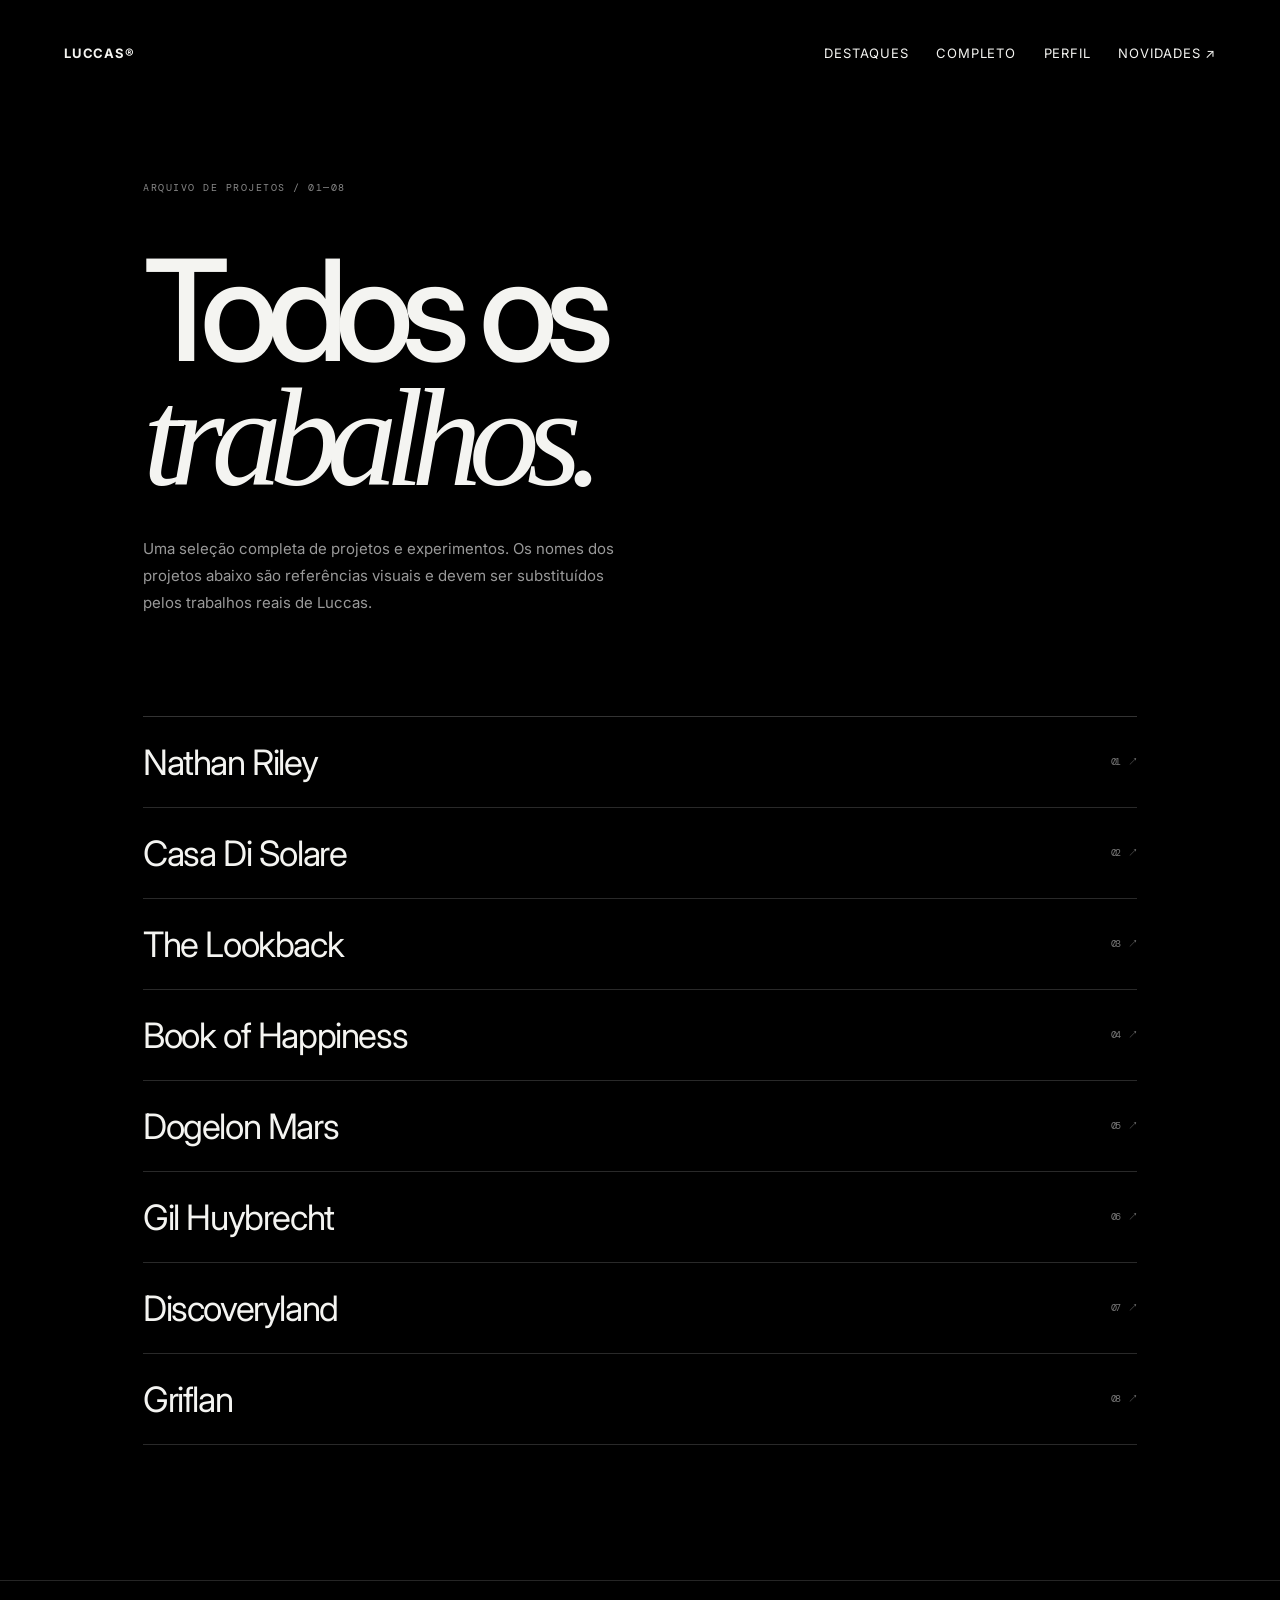
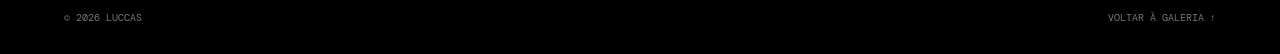
==== commit f2a14e4f: "Finaliza tradução da navegação e textos do site" ====
--- a/full/index.html
+++ b/full/index.html
@@ -1 +1 @@
-<!doctype html><html lang="pt-BR"><head><meta charset="utf-8"><meta name="viewport" content="width=device-width,initial-scale=1"><meta name="theme-color" content="#000"><title>Portfólio completo — Luccas</title><meta name="description" content="Uma seleção completa de trabalhos de Luccas."><link rel="stylesheet" href="../assets/css/style.css"><link rel="preconnect" href="https://fonts.googleapis.com"><link href="https://fonts.googleapis.com/css2?family=DM+Mono:wght@400;500&family=Inter:wght@400;500;600;700&display=swap" rel="stylesheet"></head><body style="overflow:auto;min-height:100%;background:#000;color:#f4f4f1"><header style="position:fixed;z-index:5;top:0;left:0;right:0;padding:5vh 5vw;display:flex;justify-content:space-between;font:13px Inter,sans-serif;letter-spacing:.06em;background:linear-gradient(#000,transparent)"><a href="../" style="font-weight:700">LUCCAS®</a><nav style="display:flex;gap:28px"><a href="../">DESTAQUES</a><a href="../full/">COMPLETO</a><a href="../profile/">PERFIL</a><a href="../newsletter/">NOVIDADES ↗</a></nav></header><main style="padding:19vh 10vw 15vh;max-width:1250px;margin:auto"><p style="font:10px 'DM Mono',monospace;color:#888;letter-spacing:.15em">ARQUIVO DE PROJETOS / 01—08</p><h1 style="font:500 clamp(60px,11vw,145px)/.88 Inter,sans-serif;letter-spacing:-.09em;margin:55px 0 35px">Todos os<br><i style="font-family:Georgia,serif;font-weight:400">trabalhos.</i></h1><p style="max-width:500px;color:#999;font:15px/1.8 Inter,sans-serif">Uma seleção completa de projetos e experimentos. The project names below are visual reference content from the supplied brief and should be replaced with Luccas' verified work before launch.</p><div style="margin-top:100px;border-top:1px solid #333"><a href="../projects/project-one/" style="display:flex;justify-content:space-between;align-items:center;padding:24px 0;border-bottom:1px solid #292929;font:clamp(19px,3vw,35px) Inter,sans-serif;letter-spacing:-.04em"><span>Nathan Riley</span><small style="font:10px 'DM Mono',monospace;color:#777">01　↗</small></a><a href="../projects/project-two/" style="display:flex;justify-content:space-between;align-items:center;padding:24px 0;border-bottom:1px solid #292929;font:clamp(19px,3vw,35px) Inter,sans-serif;letter-spacing:-.04em"><span>Casa Di Solare</span><small style="font:10px 'DM Mono',monospace;color:#777">02　↗</small></a><a href="../projects/project-three/" style="display:flex;justify-content:space-between;align-items:center;padding:24px 0;border-bottom:1px solid #292929;font:clamp(19px,3vw,35px) Inter,sans-serif;letter-spacing:-.04em"><span>The Lookback</span><small style="font:10px 'DM Mono',monospace;color:#777">03　↗</small></a><a href="../projects/project-four/" style="display:flex;justify-content:space-between;align-items:center;padding:24px 0;border-bottom:1px solid #292929;font:clamp(19px,3vw,35px) Inter,sans-serif;letter-spacing:-.04em"><span>Book of Happiness</span><small style="font:10px 'DM Mono',monospace;color:#777">04　↗</small></a><a href="../projects/project-five/" style="display:flex;justify-content:space-between;align-items:center;padding:24px 0;border-bottom:1px solid #292929;font:clamp(19px,3vw,35px) Inter,sans-serif;letter-spacing:-.04em"><span>Dogelon Mars</span><small style="font:10px 'DM Mono',monospace;color:#777">05　↗</small></a><a href="../projects/project-six/" style="display:flex;justify-content:space-between;align-items:center;padding:24px 0;border-bottom:1px solid #292929;font:clamp(19px,3vw,35px) Inter,sans-serif;letter-spacing:-.04em"><span>Gil Huybrecht</span><small style="font:10px 'DM Mono',monospace;color:#777">06　↗</small></a><a href="../projects/project-seven/" style="display:flex;justify-content:space-between;align-items:center;padding:24px 0;border-bottom:1px solid #292929;font:clamp(19px,3vw,35px) Inter,sans-serif;letter-spacing:-.04em"><span>Discoveryland</span><small style="font:10px 'DM Mono',monospace;color:#777">07　↗</small></a><a href="../projects/project-eight/" style="display:flex;justify-content:space-between;align-items:center;padding:24px 0;border-bottom:1px solid #292929;font:clamp(19px,3vw,35px) Inter,sans-serif;letter-spacing:-.04em"><span>Griflan</span><small style="font:10px 'DM Mono',monospace;color:#777">08　↗</small></a></div></main><footer style="position:relative;padding:30px 5vw;border-top:1px solid #252525;display:flex;justify-content:space-between;font:10px 'DM Mono',monospace;color:#777"><span>© 2026 LUCCAS</span><a href="../">VOLTAR À GALERIA ↑</a></footer></body></html>+<!doctype html><html lang="pt-BR"><head><meta charset="utf-8"><meta name="viewport" content="width=device-width,initial-scale=1"><meta name="theme-color" content="#000"><title>Portfólio completo — Luccas</title><meta name="description" content="Uma seleção completa de trabalhos de Luccas."><link rel="stylesheet" href="../assets/css/style.css"><link rel="preconnect" href="https://fonts.googleapis.com"><link href="https://fonts.googleapis.com/css2?family=DM+Mono:wght@400;500&family=Inter:wght@400;500;600;700&display=swap" rel="stylesheet"></head><body style="overflow:auto;min-height:100%;background:#000;color:#f4f4f1"><header style="position:fixed;z-index:5;top:0;left:0;right:0;padding:5vh 5vw;display:flex;justify-content:space-between;font:13px Inter,sans-serif;letter-spacing:.06em;background:linear-gradient(#000,transparent)"><a href="../" style="font-weight:700">LUCCAS®</a><nav style="display:flex;gap:28px"><a href="../">DESTAQUES</a><a href="../full/">COMPLETO</a><a href="../profile/">PERFIL</a><a href="../newsletter/">NOVIDADES ↗</a></nav></header><main style="padding:19vh 10vw 15vh;max-width:1250px;margin:auto"><p style="font:10px 'DM Mono',monospace;color:#888;letter-spacing:.15em">ARQUIVO DE PROJETOS / 01—08</p><h1 style="font:500 clamp(60px,11vw,145px)/.88 Inter,sans-serif;letter-spacing:-.09em;margin:55px 0 35px">Todos os<br><i style="font-family:Georgia,serif;font-weight:400">trabalhos.</i></h1><p style="max-width:500px;color:#999;font:15px/1.8 Inter,sans-serif">Uma seleção completa de projetos e experimentos. Os nomes dos projetos abaixo são referências visuais e devem ser substituídos pelos trabalhos reais de Luccas.</p><div style="margin-top:100px;border-top:1px solid #333"><a href="../projects/project-one/" style="display:flex;justify-content:space-between;align-items:center;padding:24px 0;border-bottom:1px solid #292929;font:clamp(19px,3vw,35px) Inter,sans-serif;letter-spacing:-.04em"><span>Nathan Riley</span><small style="font:10px 'DM Mono',monospace;color:#777">01　↗</small></a><a href="../projects/project-two/" style="display:flex;justify-content:space-between;align-items:center;padding:24px 0;border-bottom:1px solid #292929;font:clamp(19px,3vw,35px) Inter,sans-serif;letter-spacing:-.04em"><span>Casa Di Solare</span><small style="font:10px 'DM Mono',monospace;color:#777">02　↗</small></a><a href="../projects/project-three/" style="display:flex;justify-content:space-between;align-items:center;padding:24px 0;border-bottom:1px solid #292929;font:clamp(19px,3vw,35px) Inter,sans-serif;letter-spacing:-.04em"><span>The Lookback</span><small style="font:10px 'DM Mono',monospace;color:#777">03　↗</small></a><a href="../projects/project-four/" style="display:flex;justify-content:space-between;align-items:center;padding:24px 0;border-bottom:1px solid #292929;font:clamp(19px,3vw,35px) Inter,sans-serif;letter-spacing:-.04em"><span>Book of Happiness</span><small style="font:10px 'DM Mono',monospace;color:#777">04　↗</small></a><a href="../projects/project-five/" style="display:flex;justify-content:space-between;align-items:center;padding:24px 0;border-bottom:1px solid #292929;font:clamp(19px,3vw,35px) Inter,sans-serif;letter-spacing:-.04em"><span>Dogelon Mars</span><small style="font:10px 'DM Mono',monospace;color:#777">05　↗</small></a><a href="../projects/project-six/" style="display:flex;justify-content:space-between;align-items:center;padding:24px 0;border-bottom:1px solid #292929;font:clamp(19px,3vw,35px) Inter,sans-serif;letter-spacing:-.04em"><span>Gil Huybrecht</span><small style="font:10px 'DM Mono',monospace;color:#777">06　↗</small></a><a href="../projects/project-seven/" style="display:flex;justify-content:space-between;align-items:center;padding:24px 0;border-bottom:1px solid #292929;font:clamp(19px,3vw,35px) Inter,sans-serif;letter-spacing:-.04em"><span>Discoveryland</span><small style="font:10px 'DM Mono',monospace;color:#777">07　↗</small></a><a href="../projects/project-eight/" style="display:flex;justify-content:space-between;align-items:center;padding:24px 0;border-bottom:1px solid #292929;font:clamp(19px,3vw,35px) Inter,sans-serif;letter-spacing:-.04em"><span>Griflan</span><small style="font:10px 'DM Mono',monospace;color:#777">08　↗</small></a></div></main><footer style="position:relative;padding:30px 5vw;border-top:1px solid #252525;display:flex;justify-content:space-between;font:10px 'DM Mono',monospace;color:#777"><span>© 2026 LUCCAS</span><a href="../">VOLTAR À GALERIA ↑</a></footer></body></html>
